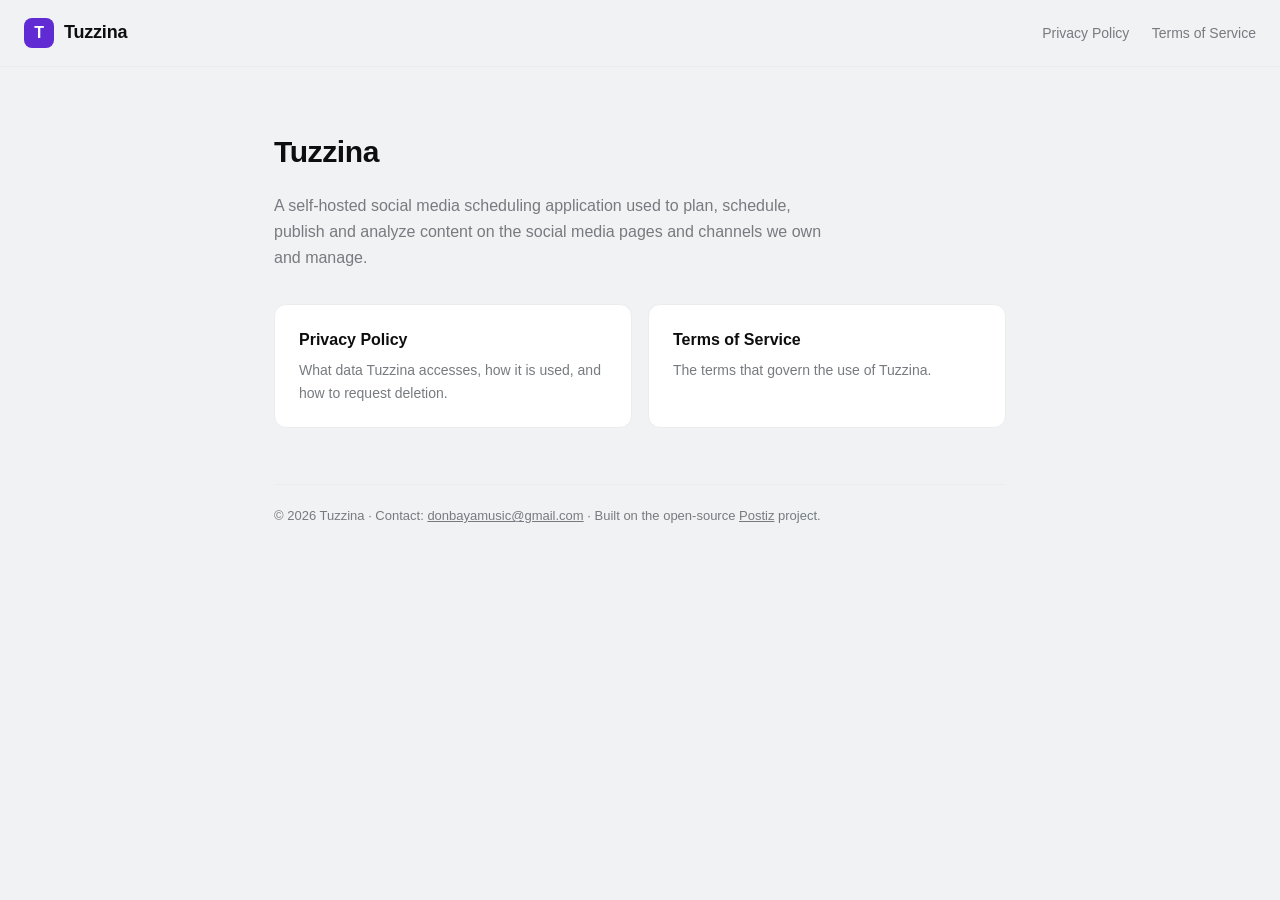
==== index.html @ 8bbd4ece "chore(legal): add privacy policy and terms pages for GitHub Pages" ====
<!DOCTYPE html>
<html lang="en">
<head>
<meta charset="UTF-8">
<meta name="viewport" content="width=device-width, initial-scale=1.0">
<meta name="description" content="Tuzzina — self-hosted social media scheduling for the pages and channels we manage. Legal pages: Privacy Policy and Terms of Service.">
<title>Tuzzina — Legal</title>
<link rel="stylesheet" href="style.css">
</head>
<body>
<header>
  <a class="brand" href="./"><span class="brand-mark">T</span> Tuzzina</a>
  <nav>
    <a href="privacy.html">Privacy Policy</a>
    <a href="terms.html">Terms of Service</a>
  </nav>
</header>
<main class="wrap">
  <div class="hero">
    <h1>Tuzzina</h1>
    <p class="slogan">A self-hosted social media scheduling application used to plan, schedule, publish and analyze content on the social media pages and channels we own and manage.</p>
  </div>
  <div class="cards">
    <a class="card" href="privacy.html">
      <h3>Privacy Policy</h3>
      <p>What data Tuzzina accesses, how it is used, and how to request deletion.</p>
    </a>
    <a class="card" href="terms.html">
      <h3>Terms of Service</h3>
      <p>The terms that govern the use of Tuzzina.</p>
    </a>
  </div>
  <footer>
    &copy; 2026 Tuzzina &middot; Contact: <a href="mailto:donbayamusic@gmail.com">donbayamusic@gmail.com</a> &middot; Built on the open-source <a href="https://github.com/gitroomhq/postiz-app" rel="noopener">Postiz</a> project.
  </footer>
</main>
</body>
</html>
---- style.css ----
:root {
  color-scheme: dark;
  --bg: #0e0e0e;
  --card: #1a1919;
  --border: #252525;
  --text: #ffffff;
  --muted: #999999;
  --primary: #612bd3;
  --primary-hover: #7236f1;
  --accent: #d82d7e;
  --link: #b69dec;
}
@media (prefers-color-scheme: light) {
  :root {
    color-scheme: light;
    --bg: #f0f2f4;
    --card: #ffffff;
    --border: #eaecee;
    --text: #0e0e0e;
    --muted: #777b7f;
    --link: #612bd3;
  }
}
* {
  box-sizing: border-box;
}
body {
  margin: 0;
  background: var(--bg);
  color: var(--text);
  font-family: 'Helvetica Neue', Helvetica, Arial, sans-serif;
  line-height: 1.65;
  -webkit-font-smoothing: antialiased;
}
a {
  color: var(--link);
}
header {
  display: flex;
  align-items: center;
  justify-content: space-between;
  gap: 16px;
  flex-wrap: wrap;
  padding: 18px 24px;
  border-bottom: 1px solid var(--border);
}
.brand {
  display: flex;
  align-items: center;
  gap: 10px;
  color: var(--text);
  text-decoration: none;
  font-size: 18px;
  font-weight: 600;
  letter-spacing: -0.2px;
}
.brand-mark {
  display: inline-flex;
  align-items: center;
  justify-content: center;
  width: 30px;
  height: 30px;
  border-radius: 8px;
  background: var(--primary);
  color: #fff;
  font-size: 16px;
  font-weight: 700;
}
nav a {
  color: var(--muted);
  text-decoration: none;
  font-size: 14px;
  margin-left: 18px;
}
nav a:hover,
nav a.active {
  color: var(--text);
}
.wrap {
  max-width: 780px;
  margin: 0 auto;
  padding: 32px 24px 72px;
}
h1 {
  font-size: 30px;
  font-weight: 700;
  letter-spacing: -0.4px;
  margin: 24px 0 4px;
}
h2 {
  font-size: 18px;
  font-weight: 600;
  margin: 34px 0 8px;
}
p,
li {
  font-size: 15px;
}
.muted {
  color: var(--muted);
  font-size: 13px;
}
.hero {
  margin-top: 28px;
}
.hero .slogan {
  color: var(--muted);
  font-size: 16px;
  max-width: 560px;
}
.cards {
  display: grid;
  grid-template-columns: repeat(auto-fit, minmax(240px, 1fr));
  gap: 16px;
  margin-top: 32px;
}
.card {
  display: block;
  background: var(--card);
  border: 1px solid var(--border);
  border-radius: 12px;
  padding: 22px 24px;
  text-decoration: none;
  color: var(--text);
  transition: border-color 0.15s ease;
}
.card:hover {
  border-color: var(--primary);
}
.card h3 {
  margin: 0 0 6px;
  font-size: 16px;
}
.card p {
  margin: 0;
  color: var(--muted);
  font-size: 14px;
}
article .card {
  cursor: default;
}
article .card:hover {
  border-color: var(--border);
}
article ul {
  padding-left: 22px;
}
footer {
  border-top: 1px solid var(--border);
  margin-top: 56px;
  padding-top: 20px;
  color: var(--muted);
  font-size: 13px;
}
footer a {
  color: var(--muted);
}
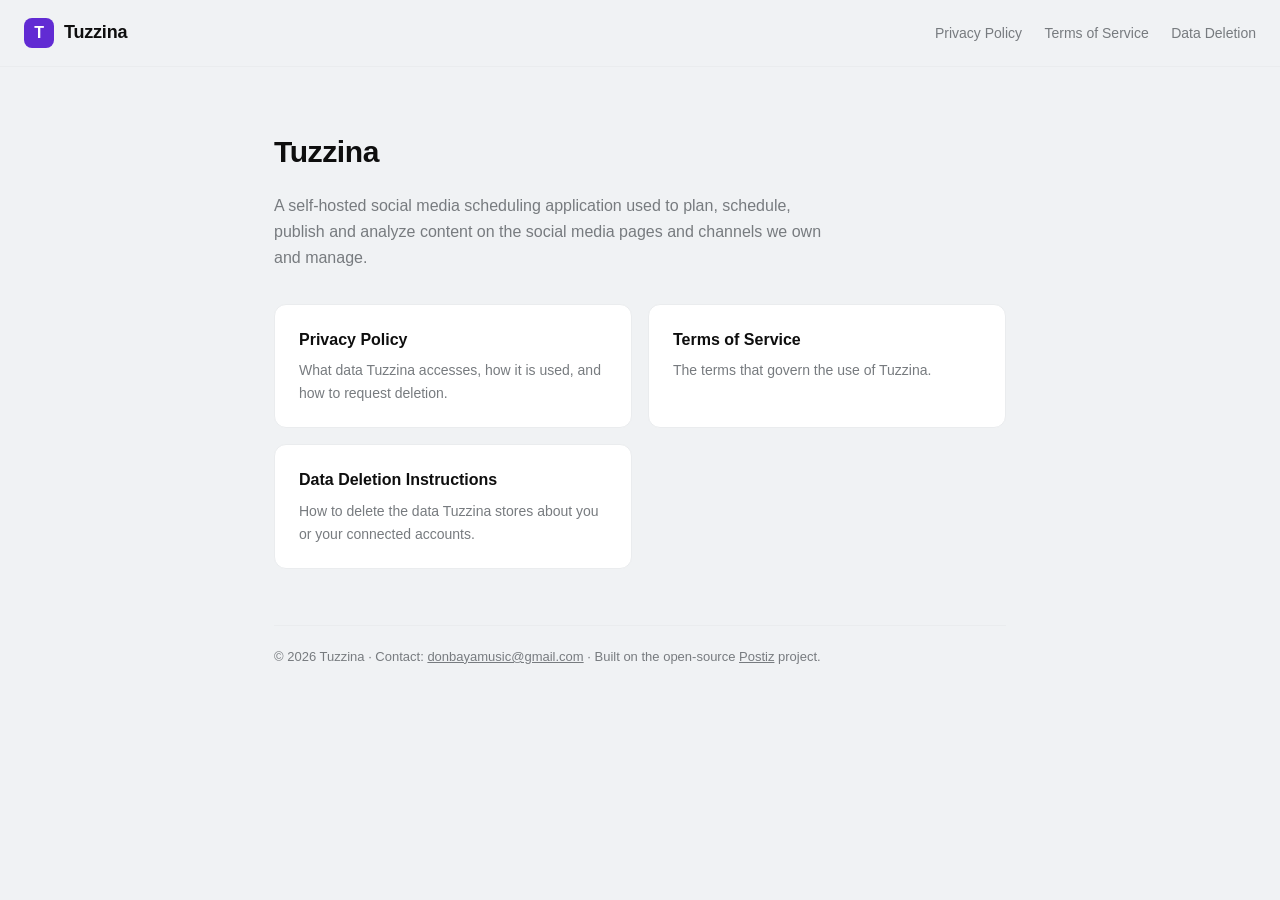
==== commit 62b8bb69: "chore(legal): add data deletion instructions page" ====
--- a/index.html
+++ b/index.html
@@ -13,6 +13,7 @@
   <nav>
     <a href="privacy.html">Privacy Policy</a>
     <a href="terms.html">Terms of Service</a>
+    <a href="data-deletion.html">Data Deletion</a>
   </nav>
 </header>
 <main class="wrap">
@@ -29,6 +30,10 @@
       <h3>Terms of Service</h3>
       <p>The terms that govern the use of Tuzzina.</p>
     </a>
+    <a class="card" href="data-deletion.html">
+      <h3>Data Deletion Instructions</h3>
+      <p>How to delete the data Tuzzina stores about you or your connected accounts.</p>
+    </a>
   </div>
   <footer>
     &copy; 2026 Tuzzina &middot; Contact: <a href="mailto:donbayamusic@gmail.com">donbayamusic@gmail.com</a> &middot; Built on the open-source <a href="https://github.com/gitroomhq/postiz-app" rel="noopener">Postiz</a> project.
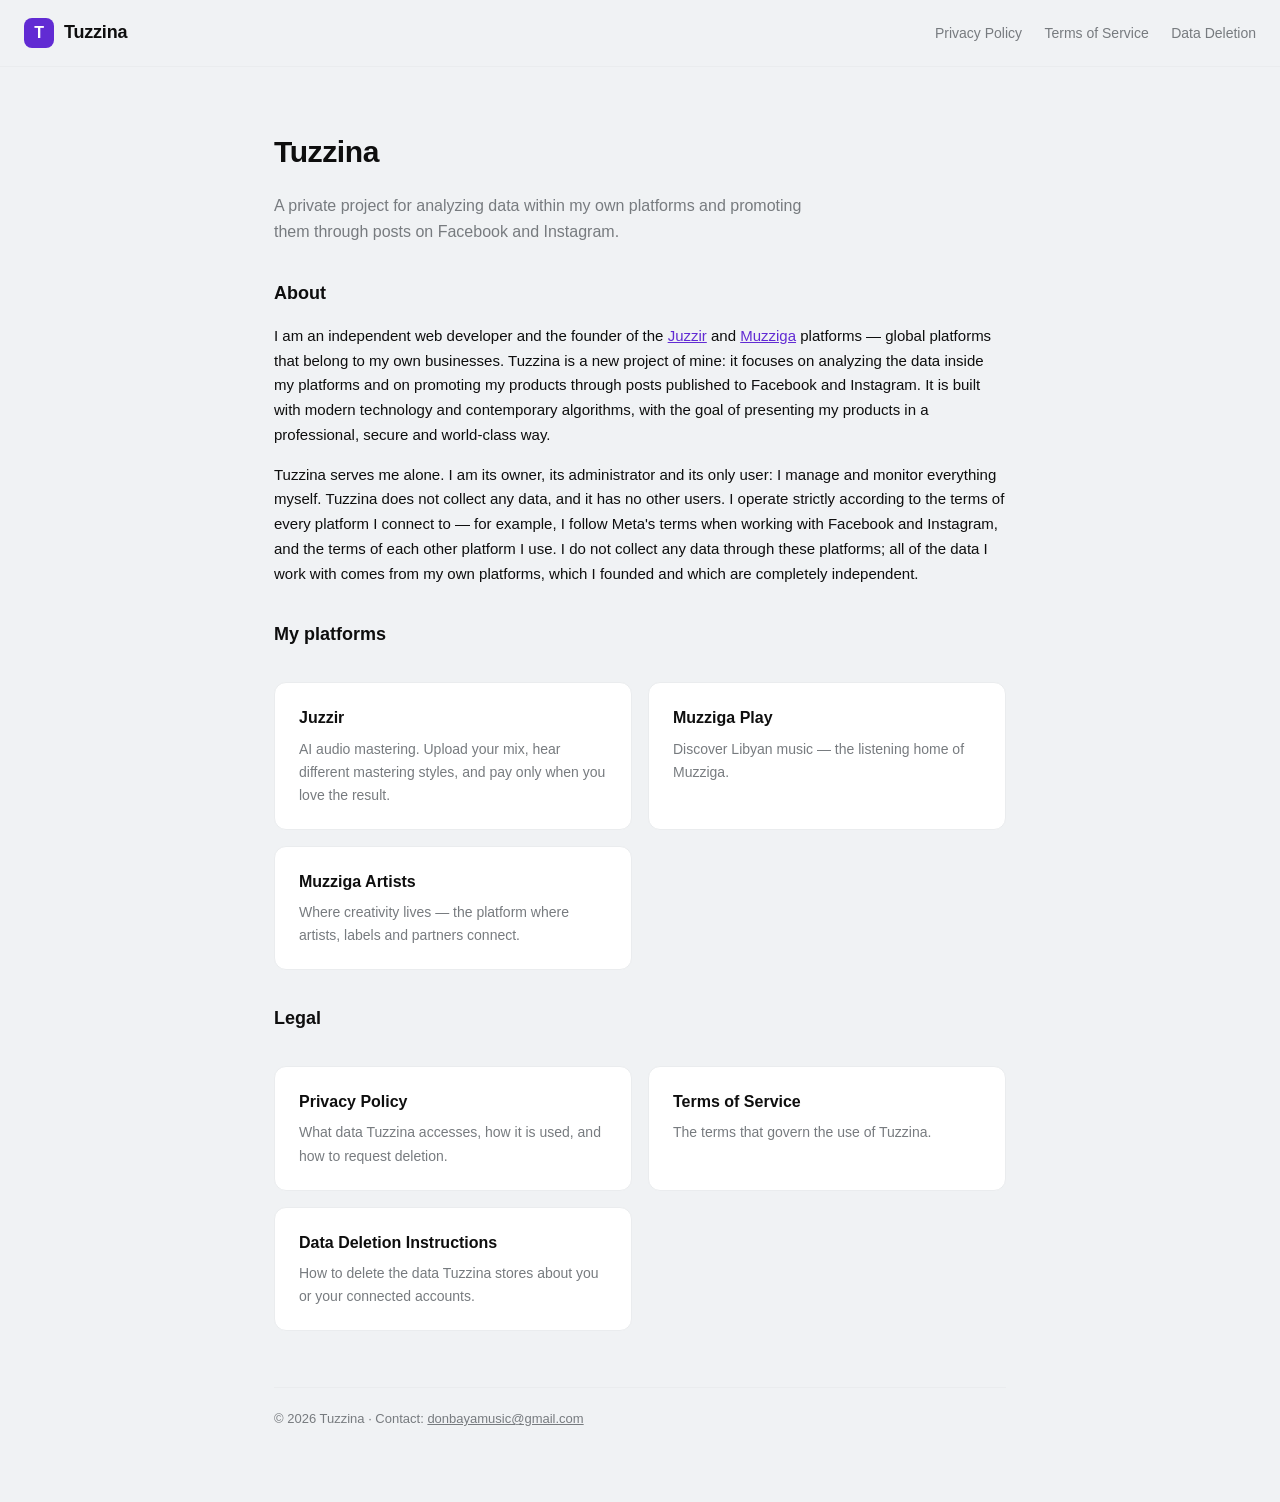
==== commit a1ef1823: "feat(legal): rewrite homepage with project overview, remove upstream attribution" ====
--- a/index.html
+++ b/index.html
@@ -3,8 +3,8 @@
 <head>
 <meta charset="UTF-8">
 <meta name="viewport" content="width=device-width, initial-scale=1.0">
-<meta name="description" content="Tuzzina — self-hosted social media scheduling for the pages and channels we manage. Legal pages: Privacy Policy and Terms of Service.">
-<title>Tuzzina — Legal</title>
+<meta name="description" content="Tuzzina — a private project by an independent web developer and founder of Juzzir and Muzziga, used to analyze data within his own platforms and promote them through posts on Facebook and Instagram.">
+<title>Tuzzina — About &amp; Legal</title>
 <link rel="stylesheet" href="style.css">
 </head>
 <body>
@@ -19,24 +19,53 @@
 <main class="wrap">
   <div class="hero">
     <h1>Tuzzina</h1>
-    <p class="slogan">A self-hosted social media scheduling application used to plan, schedule, publish and analyze content on the social media pages and channels we own and manage.</p>
+    <p class="slogan">A private project for analyzing data within my own platforms and promoting them through posts on Facebook and Instagram.</p>
   </div>
-  <div class="cards">
-    <a class="card" href="privacy.html">
-      <h3>Privacy Policy</h3>
-      <p>What data Tuzzina accesses, how it is used, and how to request deletion.</p>
-    </a>
-    <a class="card" href="terms.html">
-      <h3>Terms of Service</h3>
-      <p>The terms that govern the use of Tuzzina.</p>
-    </a>
-    <a class="card" href="data-deletion.html">
-      <h3>Data Deletion Instructions</h3>
-      <p>How to delete the data Tuzzina stores about you or your connected accounts.</p>
-    </a>
-  </div>
+
+  <section>
+    <h2>About</h2>
+    <p>I am an independent web developer and the founder of the <a href="https://www.juzzir.com/" rel="noopener">Juzzir</a> and <a href="https://play.muzziga.com/" rel="noopener">Muzziga</a> platforms — global platforms that belong to my own businesses. Tuzzina is a new project of mine: it focuses on analyzing the data inside my platforms and on promoting my products through posts published to Facebook and Instagram. It is built with modern technology and contemporary algorithms, with the goal of presenting my products in a professional, secure and world-class way.</p>
+    <p>Tuzzina serves me alone. I am its owner, its administrator and its only user: I manage and monitor everything myself. Tuzzina does not collect any data, and it has no other users. I operate strictly according to the terms of every platform I connect to — for example, I follow Meta's terms when working with Facebook and Instagram, and the terms of each other platform I use. I do not collect any data through these platforms; all of the data I work with comes from my own platforms, which I founded and which are completely independent.</p>
+  </section>
+
+  <section>
+    <h2>My platforms</h2>
+    <div class="cards">
+      <a class="card" href="https://www.juzzir.com/" rel="noopener">
+        <h3>Juzzir</h3>
+        <p>AI audio mastering. Upload your mix, hear different mastering styles, and pay only when you love the result.</p>
+      </a>
+      <a class="card" href="https://play.muzziga.com/" rel="noopener">
+        <h3>Muzziga Play</h3>
+        <p>Discover Libyan music — the listening home of Muzziga.</p>
+      </a>
+      <a class="card" href="https://artists.muzziga.com/" rel="noopener">
+        <h3>Muzziga Artists</h3>
+        <p>Where creativity lives — the platform where artists, labels and partners connect.</p>
+      </a>
+    </div>
+  </section>
+
+  <section>
+    <h2>Legal</h2>
+    <div class="cards">
+      <a class="card" href="privacy.html">
+        <h3>Privacy Policy</h3>
+        <p>What data Tuzzina accesses, how it is used, and how to request deletion.</p>
+      </a>
+      <a class="card" href="terms.html">
+        <h3>Terms of Service</h3>
+        <p>The terms that govern the use of Tuzzina.</p>
+      </a>
+      <a class="card" href="data-deletion.html">
+        <h3>Data Deletion Instructions</h3>
+        <p>How to delete the data Tuzzina stores about you or your connected accounts.</p>
+      </a>
+    </div>
+  </section>
+
   <footer>
-    &copy; 2026 Tuzzina &middot; Contact: <a href="mailto:donbayamusic@gmail.com">donbayamusic@gmail.com</a> &middot; Built on the open-source <a href="https://github.com/gitroomhq/postiz-app" rel="noopener">Postiz</a> project.
+    &copy; 2026 Tuzzina &middot; Contact: <a href="mailto:donbayamusic@gmail.com">donbayamusic@gmail.com</a>
   </footer>
 </main>
 </body>
